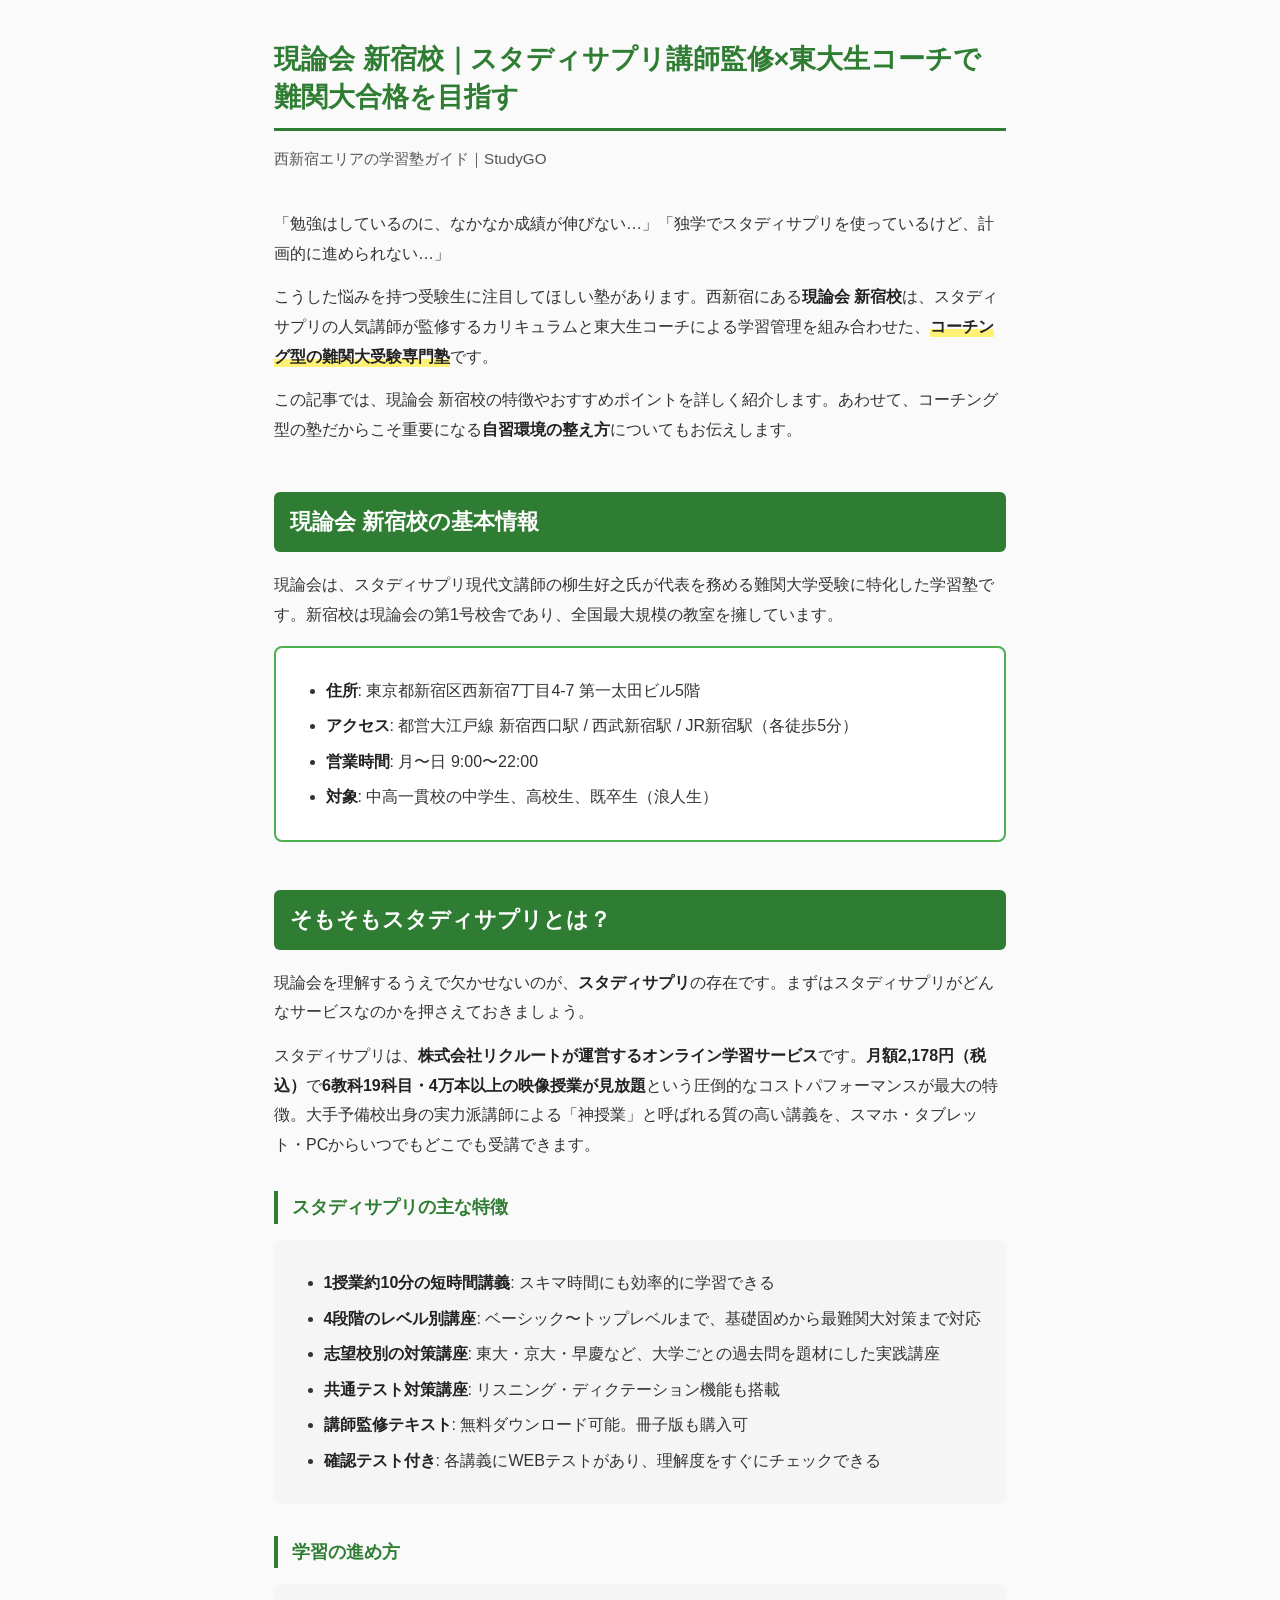
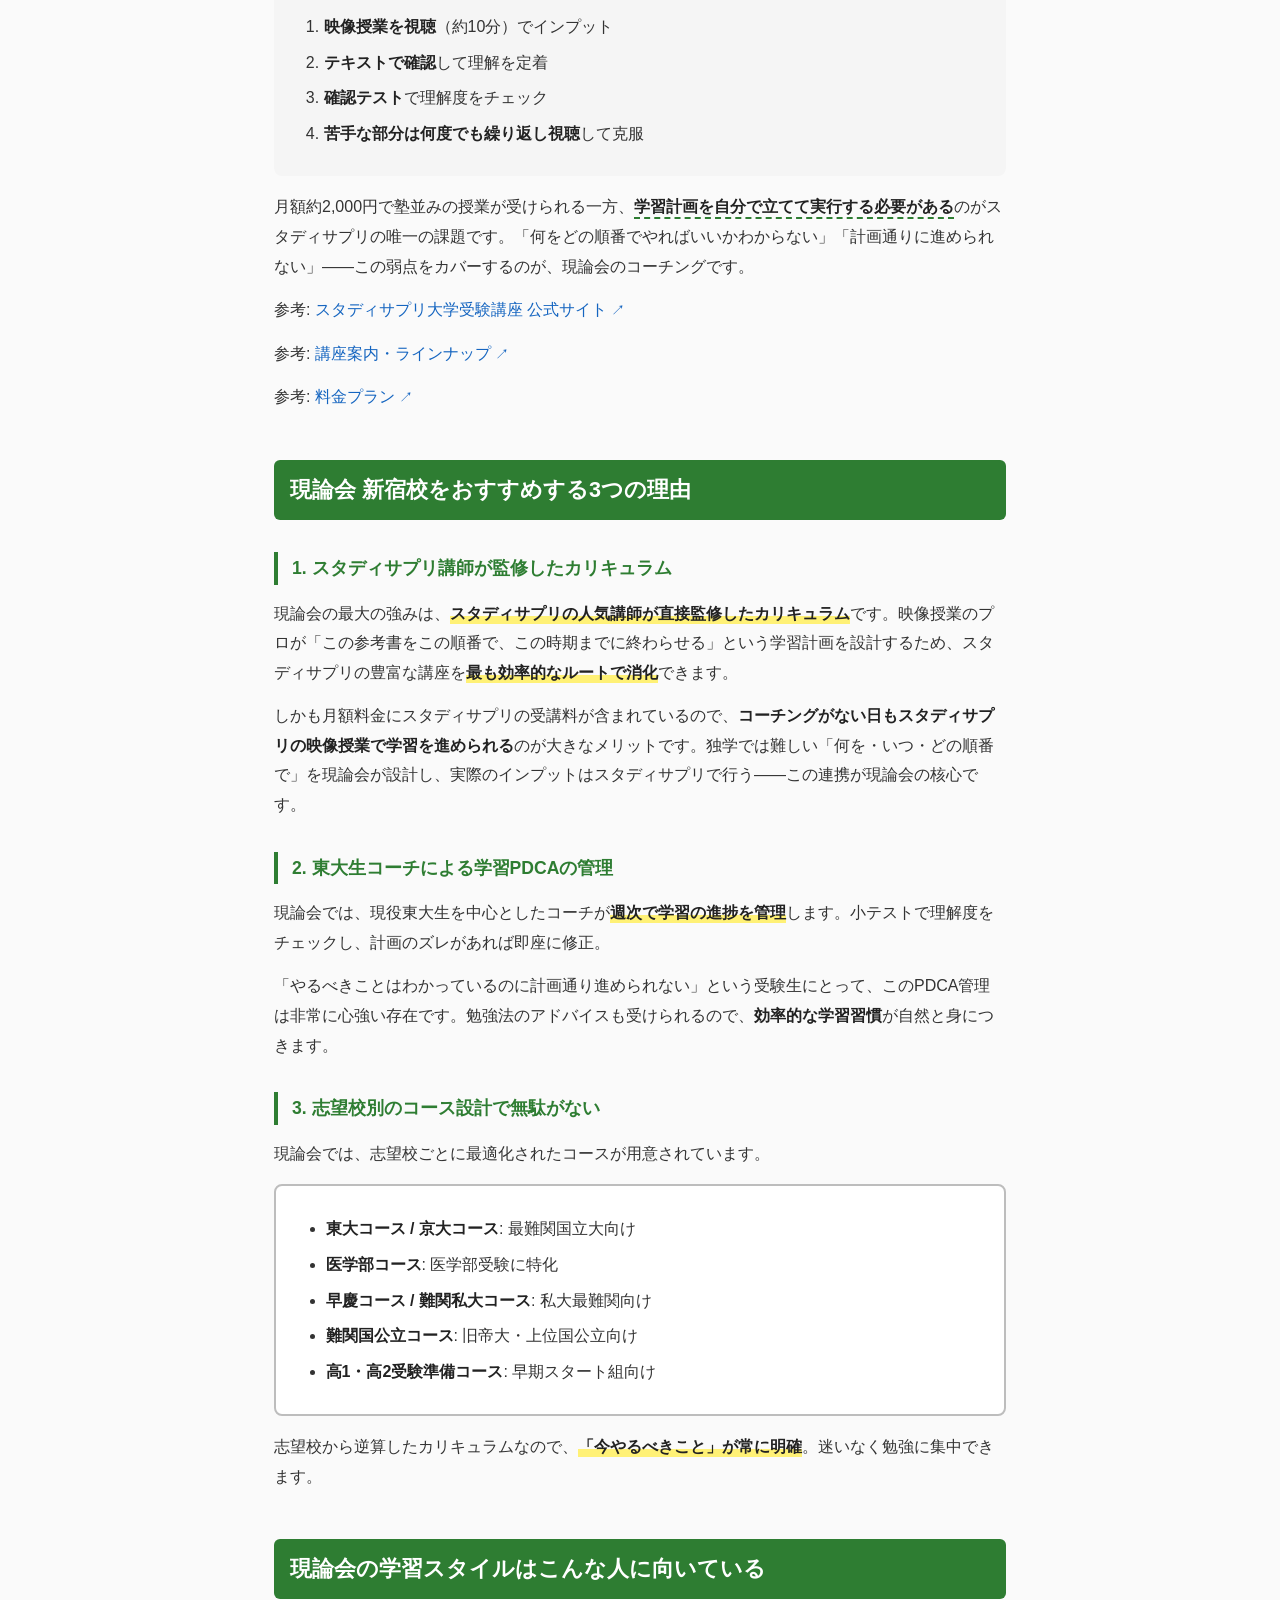
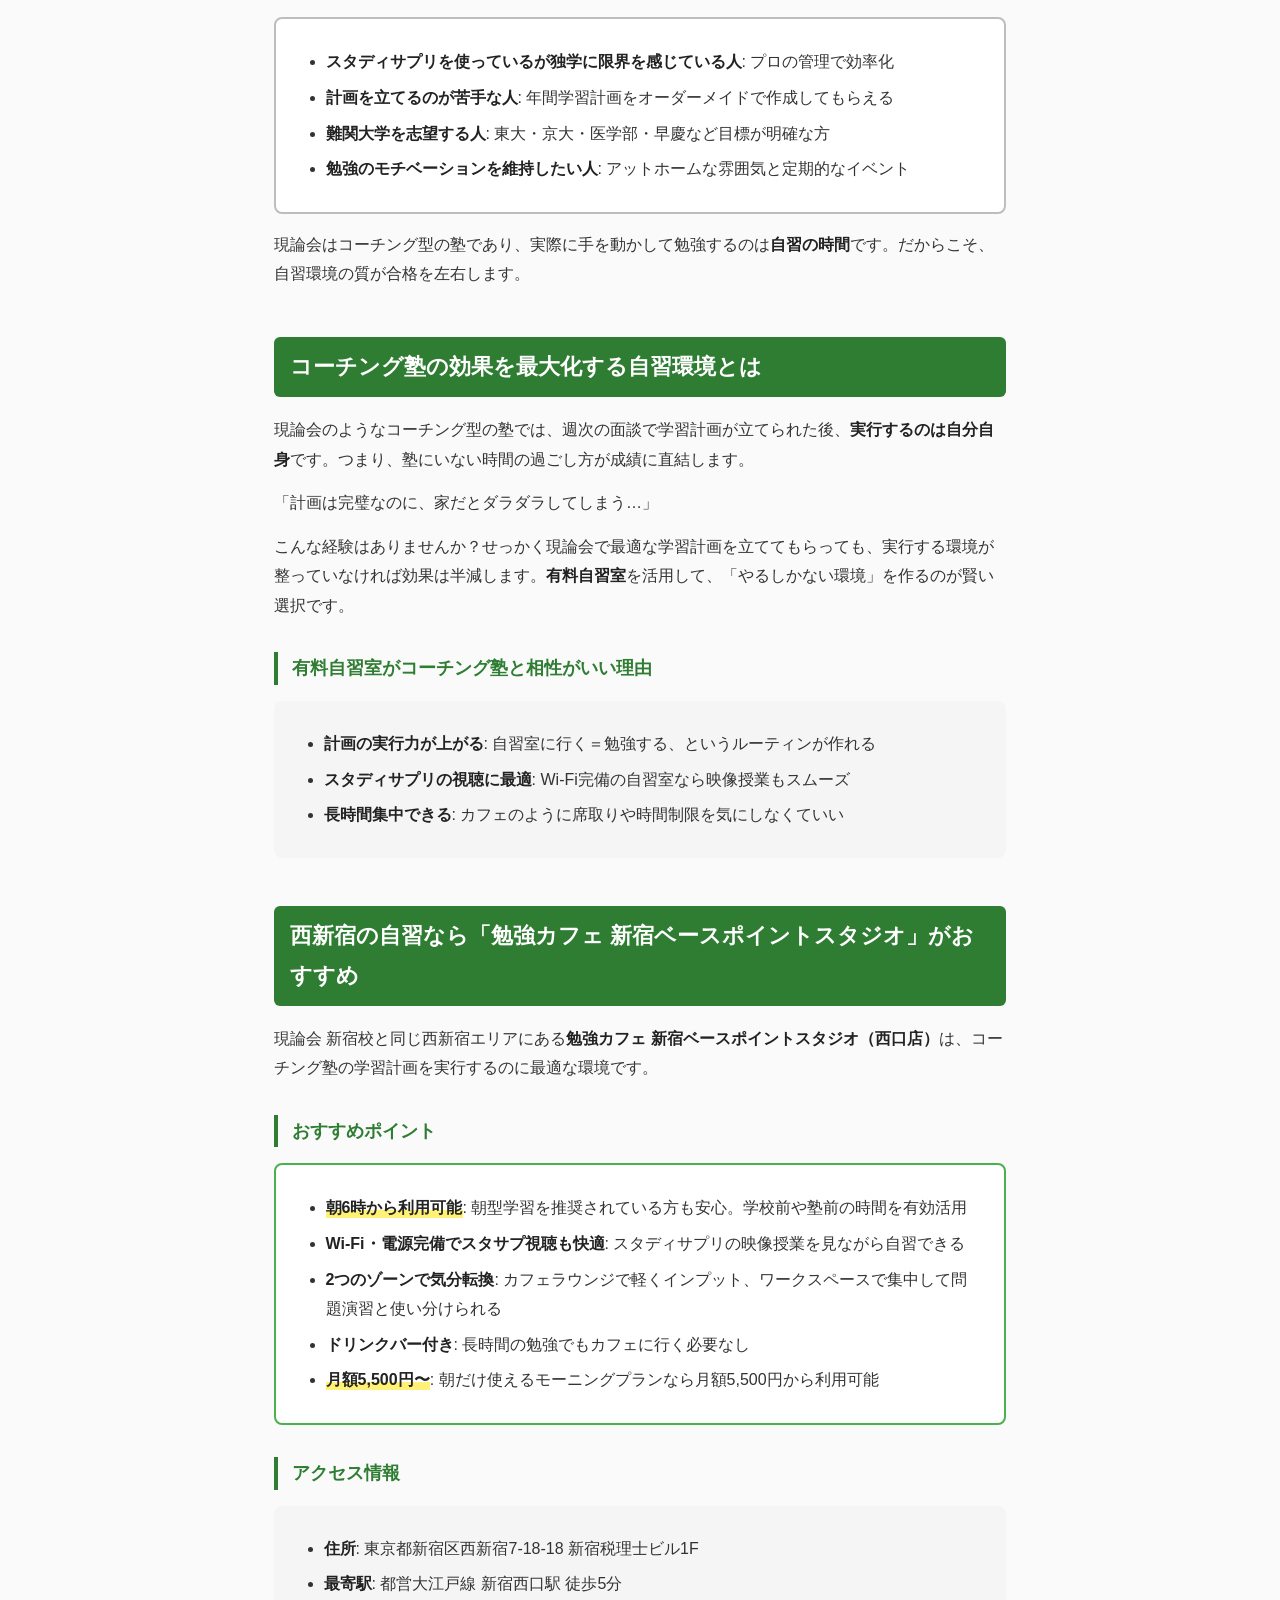
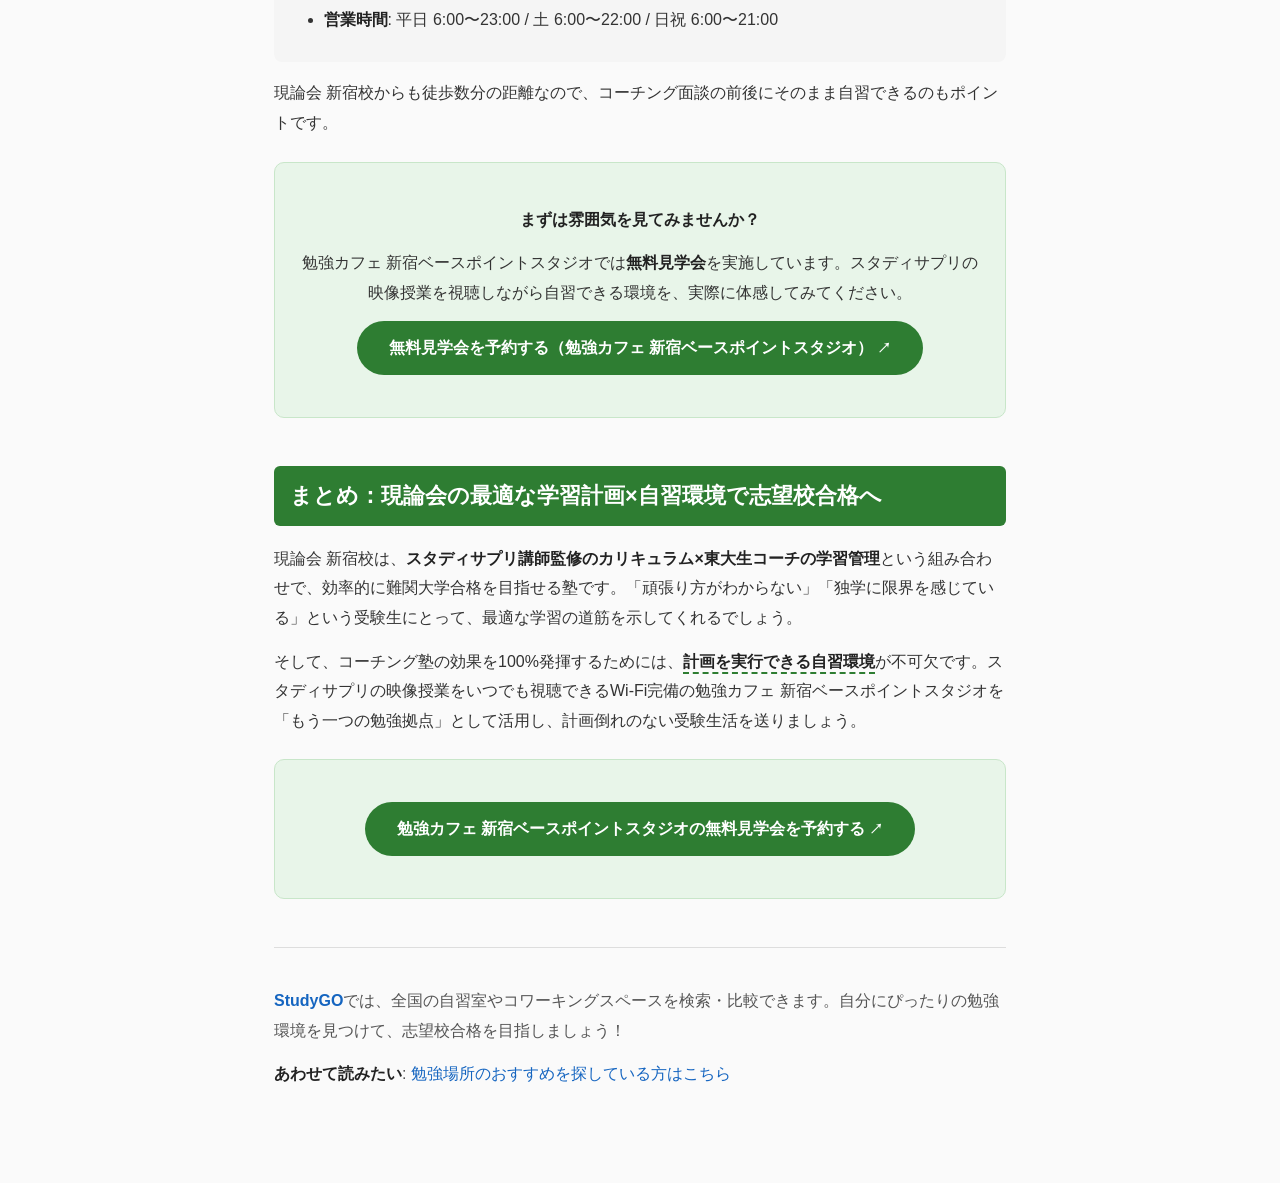
==== index.html @ 53357ada "Add genronkai article preview and index page Co-Authored-By: Claude Opus 4.6 (1M context) <noreply@a" ====
<!DOCTYPE html>
<html lang="ja">
<head>
<meta charset="UTF-8">
<meta name="viewport" content="width=device-width, initial-scale=1.0">
<title>現論会 新宿校｜スタディサプリ講師監修×東大生コーチで難関大合格</title>
<style>
  :root {
    --green: #2e7d32;
    --green-light: #e8f5e9;
    --green-border: #4caf50;
    --gray-bg: #f5f5f5;
    --gray-border: #bdbdbd;
    --text: #333;
    --text-light: #555;
    --marker: linear-gradient(transparent 60%, #fff176 60%);
    --link: #1565c0;
  }
  * { box-sizing: border-box; margin: 0; padding: 0; }
  body {
    font-family: "Hiragino Kaku Gothic ProN", "Noto Sans JP", "Yu Gothic", sans-serif;
    color: var(--text);
    line-height: 1.85;
    max-width: 780px;
    margin: 0 auto;
    padding: 40px 24px 80px;
    background: #fafafa;
  }
  h1 {
    font-size: 1.7rem;
    line-height: 1.4;
    margin-bottom: 12px;
    color: var(--green);
    border-bottom: 3px solid var(--green);
    padding-bottom: 12px;
  }
  .subtitle {
    font-size: 0.95rem;
    color: var(--text-light);
    margin-bottom: 36px;
  }
  h2 {
    font-size: 1.35rem;
    margin: 48px 0 18px;
    padding: 10px 16px;
    background: var(--green);
    color: #fff;
    border-radius: 6px;
  }
  h3 {
    font-size: 1.1rem;
    margin: 32px 0 14px;
    padding-left: 14px;
    border-left: 4px solid var(--green);
    color: var(--green);
  }
  p { margin: 14px 0; font-size: 1rem; }
  a { color: var(--link); text-decoration: none; }
  a:hover { text-decoration: underline; }
  ul, ol { margin: 10px 0; padding-left: 1.6em; }
  li { margin: 6px 0; }
  strong { color: #222; }

  /* WordPress custom classes */
  .line_marker { background: var(--marker); padding: 2px 0; }
  .line_dashed { border-bottom: 2px dashed var(--green); padding-bottom: 2px; }
  .border_green {
    border: 2px solid var(--green-border);
    border-radius: 8px;
    padding: 18px 24px;
    margin: 16px 0;
    background: #fff;
  }
  .border_gray {
    border: 2px solid var(--gray-border);
    border-radius: 8px;
    padding: 18px 24px;
    margin: 16px 0;
    background: #fff;
  }
  .bg_gray {
    background: var(--gray-bg);
    border-radius: 8px;
    padding: 18px 24px;
    margin: 16px 0;
  }
  .bg_green_light {
    background: var(--green-light);
    border-radius: 10px;
    padding: 28px 24px;
    margin: 24px 0;
    border: 1px solid #c8e6c9;
  }
  .alC { text-align: center; }
  .out_link::after { content: " \2197"; font-size: 0.85em; }

  /* CTA button style */
  .bg_green_light a.out_link {
    display: inline-block;
    background: var(--green);
    color: #fff;
    padding: 12px 32px;
    border-radius: 30px;
    font-weight: bold;
    font-size: 1rem;
    transition: background 0.2s;
  }
  .bg_green_light a.out_link:hover {
    background: #1b5e20;
    text-decoration: none;
  }
  .bg_green_light a.out_link::after { content: " \2197"; }

  /* footer */
  .article-footer {
    margin-top: 48px;
    padding-top: 24px;
    border-top: 1px solid #ddd;
    font-size: 0.9rem;
    color: var(--text-light);
  }

  @media (max-width: 600px) {
    body { padding: 20px 16px 60px; }
    h1 { font-size: 1.35rem; }
    h2 { font-size: 1.15rem; }
    .bg_green_light { padding: 20px 16px; }
  }
</style>
</head>
<body>

<h1>現論会 新宿校｜スタディサプリ講師監修×東大生コーチで難関大合格を目指す</h1>
<p class="subtitle">西新宿エリアの学習塾ガイド｜StudyGO</p>

<p>「勉強はしているのに、なかなか成績が伸びない…」「独学でスタディサプリを使っているけど、計画的に進められない…」</p>

<p>こうした悩みを持つ受験生に注目してほしい塾があります。西新宿にある<strong>現論会 新宿校</strong>は、スタディサプリの人気講師が監修するカリキュラムと東大生コーチによる学習管理を組み合わせた、<strong><span class="line_marker">コーチング型の難関大受験専門塾</span></strong>です。</p>

<p>この記事では、現論会 新宿校の特徴やおすすめポイントを詳しく紹介します。あわせて、コーチング型の塾だからこそ重要になる<strong>自習環境の整え方</strong>についてもお伝えします。</p>

<h2>現論会 新宿校の基本情報</h2>

<p>現論会は、スタディサプリ現代文講師の柳生好之氏が代表を務める難関大学受験に特化した学習塾です。新宿校は現論会の第1号校舎であり、全国最大規模の教室を擁しています。</p>

<div class="border_green">
<ul>
<li><strong>住所</strong>: 東京都新宿区西新宿7丁目4-7 第一太田ビル5階</li>
<li><strong>アクセス</strong>: 都営大江戸線 新宿西口駅 / 西武新宿駅 / JR新宿駅（各徒歩5分）</li>
<li><strong>営業時間</strong>: 月〜日 9:00〜22:00</li>
<li><strong>対象</strong>: 中高一貫校の中学生、高校生、既卒生（浪人生）</li>
</ul>
</div>

<h2>そもそもスタディサプリとは？</h2>

<p>現論会を理解するうえで欠かせないのが、<strong>スタディサプリ</strong>の存在です。まずはスタディサプリがどんなサービスなのかを押さえておきましょう。</p>

<p>スタディサプリは、<strong>株式会社リクルートが運営するオンライン学習サービス</strong>です。<strong>月額2,178円（税込）</strong>で<strong>6教科19科目・4万本以上の映像授業が見放題</strong>という圧倒的なコストパフォーマンスが最大の特徴。大手予備校出身の実力派講師による「神授業」と呼ばれる質の高い講義を、スマホ・タブレット・PCからいつでもどこでも受講できます。</p>

<h3>スタディサプリの主な特徴</h3>

<div class="bg_gray">
<ul>
<li><strong>1授業約10分の短時間講義</strong>: スキマ時間にも効率的に学習できる</li>
<li><strong>4段階のレベル別講座</strong>: ベーシック〜トップレベルまで、基礎固めから最難関大対策まで対応</li>
<li><strong>志望校別の対策講座</strong>: 東大・京大・早慶など、大学ごとの過去問を題材にした実践講座</li>
<li><strong>共通テスト対策講座</strong>: リスニング・ディクテーション機能も搭載</li>
<li><strong>講師監修テキスト</strong>: 無料ダウンロード可能。冊子版も購入可</li>
<li><strong>確認テスト付き</strong>: 各講義にWEBテストがあり、理解度をすぐにチェックできる</li>
</ul>
</div>

<h3>学習の進め方</h3>

<div class="bg_gray">
<ol>
<li><strong>映像授業を視聴</strong>（約10分）でインプット</li>
<li><strong>テキストで確認</strong>して理解を定着</li>
<li><strong>確認テスト</strong>で理解度をチェック</li>
<li><strong>苦手な部分は何度でも繰り返し視聴</strong>して克服</li>
</ol>
</div>

<p>月額約2,000円で塾並みの授業が受けられる一方、<strong><span class="line_dashed">学習計画を自分で立てて実行する必要がある</span></strong>のがスタディサプリの唯一の課題です。「何をどの順番でやればいいかわからない」「計画通りに進められない」——この弱点をカバーするのが、現論会のコーチングです。</p>

<p>参考: <a class="out_link" href="https://studysapuri.jp/course/entrance-exam/" target="_blank" rel="noopener">スタディサプリ大学受験講座 公式サイト</a></p>
<p>参考: <a class="out_link" href="https://studysapuri.jp/course/entrance-exam/lineup/" target="_blank" rel="noopener">講座案内・ラインナップ</a></p>
<p>参考: <a class="out_link" href="https://studysapuri.jp/course/entrance-exam/pricing/" target="_blank" rel="noopener">料金プラン</a></p>

<h2>現論会 新宿校をおすすめする3つの理由</h2>

<h3>1. スタディサプリ講師が監修したカリキュラム</h3>

<p>現論会の最大の強みは、<strong><span class="line_marker">スタディサプリの人気講師が直接監修したカリキュラム</span></strong>です。映像授業のプロが「この参考書をこの順番で、この時期までに終わらせる」という学習計画を設計するため、スタディサプリの豊富な講座を<strong><span class="line_marker">最も効率的なルートで消化</span></strong>できます。</p>

<p>しかも月額料金にスタディサプリの受講料が含まれているので、<strong>コーチングがない日もスタディサプリの映像授業で学習を進められる</strong>のが大きなメリットです。独学では難しい「何を・いつ・どの順番で」を現論会が設計し、実際のインプットはスタディサプリで行う——この連携が現論会の核心です。</p>

<h3>2. 東大生コーチによる学習PDCAの管理</h3>

<p>現論会では、現役東大生を中心としたコーチが<strong><span class="line_marker">週次で学習の進捗を管理</span></strong>します。小テストで理解度をチェックし、計画のズレがあれば即座に修正。</p>

<p>「やるべきことはわかっているのに計画通り進められない」という受験生にとって、このPDCA管理は非常に心強い存在です。勉強法のアドバイスも受けられるので、<strong>効率的な学習習慣</strong>が自然と身につきます。</p>

<h3>3. 志望校別のコース設計で無駄がない</h3>

<p>現論会では、志望校ごとに最適化されたコースが用意されています。</p>

<div class="border_gray">
<ul>
<li><strong>東大コース / 京大コース</strong>: 最難関国立大向け</li>
<li><strong>医学部コース</strong>: 医学部受験に特化</li>
<li><strong>早慶コース / 難関私大コース</strong>: 私大最難関向け</li>
<li><strong>難関国公立コース</strong>: 旧帝大・上位国公立向け</li>
<li><strong>高1・高2受験準備コース</strong>: 早期スタート組向け</li>
</ul>
</div>

<p>志望校から逆算したカリキュラムなので、<strong><span class="line_marker">「今やるべきこと」が常に明確</span></strong>。迷いなく勉強に集中できます。</p>

<h2>現論会の学習スタイルはこんな人に向いている</h2>

<div class="border_gray">
<ul>
<li><strong>スタディサプリを使っているが独学に限界を感じている人</strong>: プロの管理で効率化</li>
<li><strong>計画を立てるのが苦手な人</strong>: 年間学習計画をオーダーメイドで作成してもらえる</li>
<li><strong>難関大学を志望する人</strong>: 東大・京大・医学部・早慶など目標が明確な方</li>
<li><strong>勉強のモチベーションを維持したい人</strong>: アットホームな雰囲気と定期的なイベント</li>
</ul>
</div>

<p>現論会はコーチング型の塾であり、実際に手を動かして勉強するのは<strong>自習の時間</strong>です。だからこそ、自習環境の質が合格を左右します。</p>

<h2>コーチング塾の効果を最大化する自習環境とは</h2>

<p>現論会のようなコーチング型の塾では、週次の面談で学習計画が立てられた後、<strong>実行するのは自分自身</strong>です。つまり、塾にいない時間の過ごし方が成績に直結します。</p>

<p>「計画は完璧なのに、家だとダラダラしてしまう…」</p>

<p>こんな経験はありませんか？せっかく現論会で最適な学習計画を立ててもらっても、実行する環境が整っていなければ効果は半減します。<strong>有料自習室</strong>を活用して、「やるしかない環境」を作るのが賢い選択です。</p>

<h3>有料自習室がコーチング塾と相性がいい理由</h3>

<div class="bg_gray">
<ul>
<li><strong>計画の実行力が上がる</strong>: 自習室に行く＝勉強する、というルーティンが作れる</li>
<li><strong>スタディサプリの視聴に最適</strong>: Wi-Fi完備の自習室なら映像授業もスムーズ</li>
<li><strong>長時間集中できる</strong>: カフェのように席取りや時間制限を気にしなくていい</li>
</ul>
</div>

<h2>西新宿の自習なら「勉強カフェ 新宿ベースポイントスタジオ」がおすすめ</h2>

<p>現論会 新宿校と同じ西新宿エリアにある<strong>勉強カフェ 新宿ベースポイントスタジオ（西口店）</strong>は、コーチング塾の学習計画を実行するのに最適な環境です。</p>

<h3>おすすめポイント</h3>

<div class="border_green">
<ul>
<li><strong><span class="line_marker">朝6時から利用可能</span></strong>: 朝型学習を推奨されている方も安心。学校前や塾前の時間を有効活用</li>
<li><strong>Wi-Fi・電源完備でスタサプ視聴も快適</strong>: スタディサプリの映像授業を見ながら自習できる</li>
<li><strong>2つのゾーンで気分転換</strong>: カフェラウンジで軽くインプット、ワークスペースで集中して問題演習と使い分けられる</li>
<li><strong>ドリンクバー付き</strong>: 長時間の勉強でもカフェに行く必要なし</li>
<li><strong><span class="line_marker">月額5,500円〜</span></strong>: 朝だけ使えるモーニングプランなら月額5,500円から利用可能</li>
</ul>
</div>

<h3>アクセス情報</h3>

<div class="bg_gray">
<ul>
<li><strong>住所</strong>: 東京都新宿区西新宿7-18-18 新宿税理士ビル1F</li>
<li><strong>最寄駅</strong>: 都営大江戸線 新宿西口駅 徒歩5分</li>
<li><strong>営業時間</strong>: 平日 6:00〜23:00 / 土 6:00〜22:00 / 日祝 6:00〜21:00</li>
</ul>
</div>

<p>現論会 新宿校からも徒歩数分の距離なので、コーチング面談の前後にそのまま自習できるのもポイントです。</p>

<div class="bg_green_light">
<div class="alC">
<p><strong>まずは雰囲気を見てみませんか？</strong></p>
<p>勉強カフェ 新宿ベースポイントスタジオでは<strong>無料見学会</strong>を実施しています。スタディサプリの映像授業を視聴しながら自習できる環境を、実際に体感してみてください。</p>
<p><a class="out_link" href="https://www.bpstudio.jp/reserve" target="_blank" rel="noopener">無料見学会を予約する（勉強カフェ 新宿ベースポイントスタジオ）</a></p>
</div>
</div>

<h2>まとめ：現論会の最適な学習計画×自習環境で志望校合格へ</h2>

<p>現論会 新宿校は、<strong>スタディサプリ講師監修のカリキュラム×東大生コーチの学習管理</strong>という組み合わせで、効率的に難関大学合格を目指せる塾です。「頑張り方がわからない」「独学に限界を感じている」という受験生にとって、最適な学習の道筋を示してくれるでしょう。</p>

<p>そして、コーチング塾の効果を100%発揮するためには、<strong><span class="line_dashed">計画を実行できる自習環境</span></strong>が不可欠です。スタディサプリの映像授業をいつでも視聴できるWi-Fi完備の勉強カフェ 新宿ベースポイントスタジオを「もう一つの勉強拠点」として活用し、計画倒れのない受験生活を送りましょう。</p>

<div class="bg_green_light">
<div class="alC">
<p><a class="out_link" href="https://www.bpstudio.jp/reserve" target="_blank" rel="noopener">勉強カフェ 新宿ベースポイントスタジオの無料見学会を予約する</a></p>
</div>
</div>

<div class="article-footer">
<p><strong><a href="https://studygo.jp/">StudyGO</a></strong>では、全国の自習室やコワーキングスペースを検索・比較できます。自分にぴったりの勉強環境を見つけて、志望校合格を目指しましょう！</p>
<p style="margin-top:8px;"><strong>あわせて読みたい</strong>: <a href="https://studygo.jp/magazine/method/970">勉強場所のおすすめを探している方はこちら</a></p>
</div>

</body>
</html>
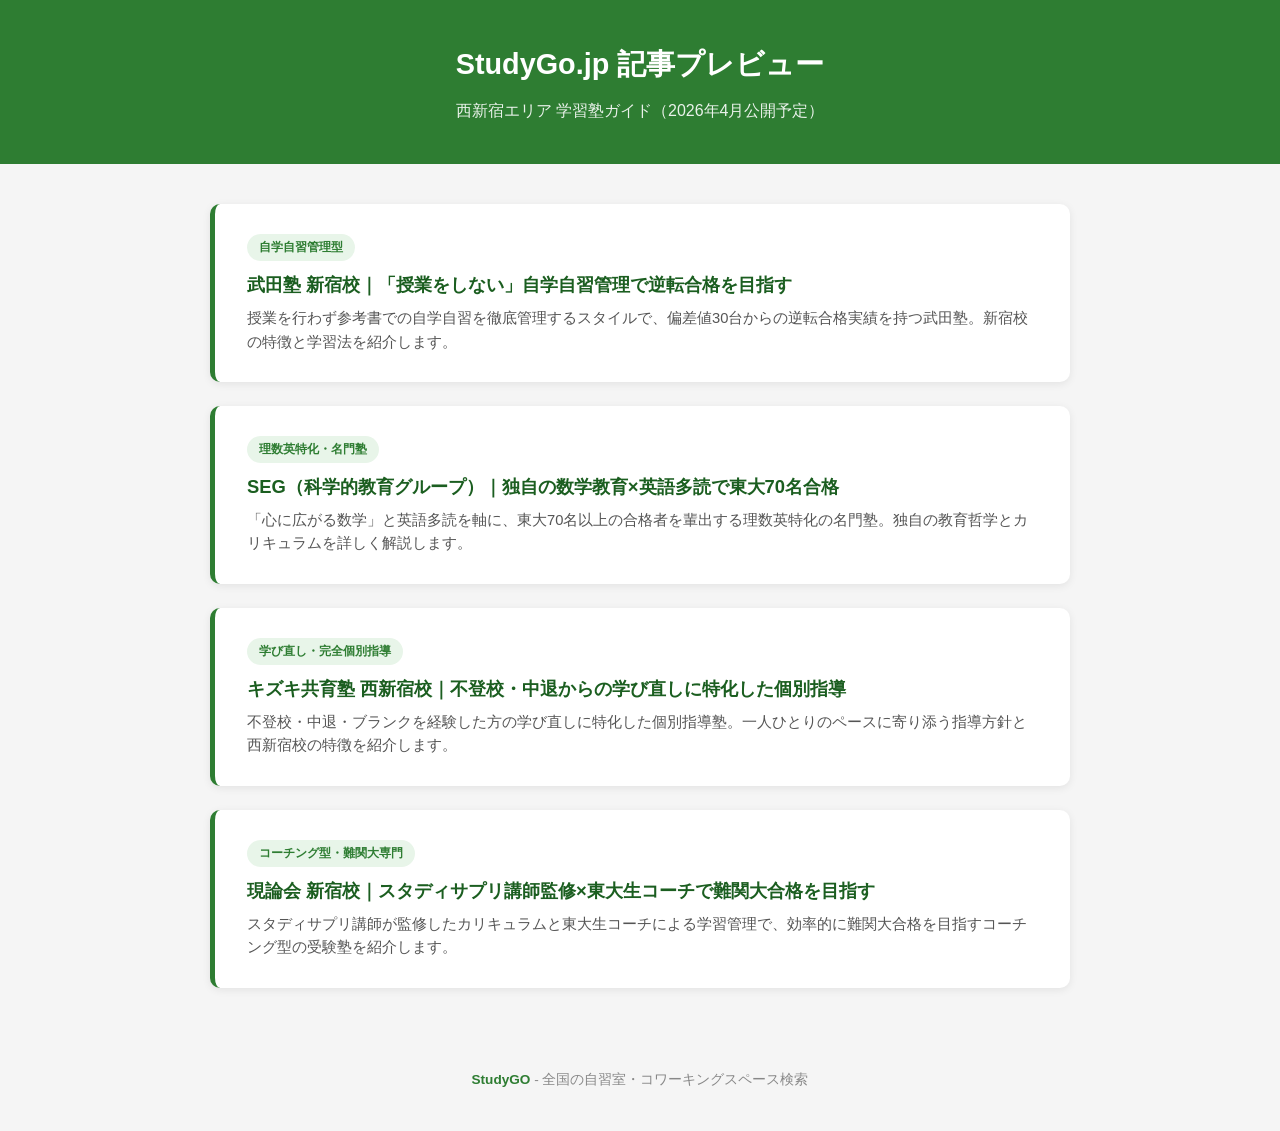
==== commit bfc29db4: "Add all 4 article previews with shared CSS and index page - 武田塾、SEG、キズキ共育塾、現論会の4記事 - 共通style.cssに分離 " ====
--- a/index.html
+++ b/index.html
@@ -3,304 +3,134 @@
 <head>
 <meta charset="UTF-8">
 <meta name="viewport" content="width=device-width, initial-scale=1.0">
-<title>現論会 新宿校｜スタディサプリ講師監修×東大生コーチで難関大合格</title>
+<title>StudyGo.jp 記事プレビュー｜西新宿エリア学習塾ガイド</title>
 <style>
-  :root {
-    --green: #2e7d32;
-    --green-light: #e8f5e9;
-    --green-border: #4caf50;
-    --gray-bg: #f5f5f5;
-    --gray-border: #bdbdbd;
-    --text: #333;
-    --text-light: #555;
-    --marker: linear-gradient(transparent 60%, #fff176 60%);
-    --link: #1565c0;
-  }
-  * { box-sizing: border-box; margin: 0; padding: 0; }
-  body {
-    font-family: "Hiragino Kaku Gothic ProN", "Noto Sans JP", "Yu Gothic", sans-serif;
-    color: var(--text);
-    line-height: 1.85;
-    max-width: 780px;
-    margin: 0 auto;
-    padding: 40px 24px 80px;
-    background: #fafafa;
-  }
-  h1 {
-    font-size: 1.7rem;
-    line-height: 1.4;
-    margin-bottom: 12px;
-    color: var(--green);
-    border-bottom: 3px solid var(--green);
-    padding-bottom: 12px;
-  }
-  .subtitle {
-    font-size: 0.95rem;
-    color: var(--text-light);
-    margin-bottom: 36px;
-  }
-  h2 {
-    font-size: 1.35rem;
-    margin: 48px 0 18px;
-    padding: 10px 16px;
-    background: var(--green);
-    color: #fff;
-    border-radius: 6px;
-  }
-  h3 {
-    font-size: 1.1rem;
-    margin: 32px 0 14px;
-    padding-left: 14px;
-    border-left: 4px solid var(--green);
-    color: var(--green);
-  }
-  p { margin: 14px 0; font-size: 1rem; }
-  a { color: var(--link); text-decoration: none; }
-  a:hover { text-decoration: underline; }
-  ul, ol { margin: 10px 0; padding-left: 1.6em; }
-  li { margin: 6px 0; }
-  strong { color: #222; }
-
-  /* WordPress custom classes */
-  .line_marker { background: var(--marker); padding: 2px 0; }
-  .line_dashed { border-bottom: 2px dashed var(--green); padding-bottom: 2px; }
-  .border_green {
-    border: 2px solid var(--green-border);
-    border-radius: 8px;
-    padding: 18px 24px;
-    margin: 16px 0;
-    background: #fff;
-  }
-  .border_gray {
-    border: 2px solid var(--gray-border);
-    border-radius: 8px;
-    padding: 18px 24px;
-    margin: 16px 0;
-    background: #fff;
-  }
-  .bg_gray {
-    background: var(--gray-bg);
-    border-radius: 8px;
-    padding: 18px 24px;
-    margin: 16px 0;
-  }
-  .bg_green_light {
-    background: var(--green-light);
-    border-radius: 10px;
-    padding: 28px 24px;
-    margin: 24px 0;
-    border: 1px solid #c8e6c9;
-  }
-  .alC { text-align: center; }
-  .out_link::after { content: " \2197"; font-size: 0.85em; }
-
-  /* CTA button style */
-  .bg_green_light a.out_link {
-    display: inline-block;
-    background: var(--green);
-    color: #fff;
-    padding: 12px 32px;
-    border-radius: 30px;
-    font-weight: bold;
-    font-size: 1rem;
-    transition: background 0.2s;
-  }
-  .bg_green_light a.out_link:hover {
-    background: #1b5e20;
-    text-decoration: none;
-  }
-  .bg_green_light a.out_link::after { content: " \2197"; }
-
-  /* footer */
-  .article-footer {
-    margin-top: 48px;
-    padding-top: 24px;
-    border-top: 1px solid #ddd;
-    font-size: 0.9rem;
-    color: var(--text-light);
-  }
-
-  @media (max-width: 600px) {
-    body { padding: 20px 16px 60px; }
-    h1 { font-size: 1.35rem; }
-    h2 { font-size: 1.15rem; }
-    .bg_green_light { padding: 20px 16px; }
-  }
+* { margin: 0; padding: 0; box-sizing: border-box; }
+body {
+  font-family: -apple-system, BlinkMacSystemFont, "Hiragino Kaku Gothic ProN", "Hiragino Sans", Meiryo, sans-serif;
+  background: #f5f5f5;
+  color: #333;
+  line-height: 1.7;
+}
+.header {
+  background: #2e7d32;
+  color: #fff;
+  padding: 40px 20px;
+  text-align: center;
+}
+.header h1 {
+  font-size: 1.8rem;
+  margin-bottom: 8px;
+  font-weight: 700;
+}
+.header .subtitle {
+  font-size: 1rem;
+  opacity: 0.9;
+  font-weight: 400;
+}
+.cards {
+  max-width: 900px;
+  margin: 40px auto;
+  padding: 0 20px;
+  display: grid;
+  gap: 24px;
+}
+.card {
+  background: #fff;
+  border-radius: 10px;
+  box-shadow: 0 2px 8px rgba(0,0,0,0.08);
+  padding: 28px 32px;
+  text-decoration: none;
+  color: inherit;
+  display: block;
+  transition: transform 0.2s ease, box-shadow 0.2s ease;
+  border-left: 5px solid #2e7d32;
+}
+.card:hover {
+  transform: translateY(-4px);
+  box-shadow: 0 6px 20px rgba(0,0,0,0.14);
+}
+.card .tag {
+  display: inline-block;
+  background: #e8f5e9;
+  color: #2e7d32;
+  font-size: 0.78rem;
+  font-weight: 600;
+  padding: 3px 12px;
+  border-radius: 20px;
+  margin-bottom: 10px;
+}
+.card .card-title {
+  font-size: 1.15rem;
+  font-weight: 700;
+  color: #1b5e20;
+  margin-bottom: 8px;
+  line-height: 1.5;
+}
+.card .card-desc {
+  font-size: 0.92rem;
+  color: #555;
+  line-height: 1.6;
+}
+.footer {
+  text-align: center;
+  padding: 40px 20px;
+  color: #888;
+  font-size: 0.85rem;
+}
+.footer a {
+  color: #2e7d32;
+  text-decoration: none;
+  font-weight: 600;
+}
+.footer a:hover {
+  text-decoration: underline;
+}
+@media (max-width: 600px) {
+  .header h1 { font-size: 1.35rem; }
+  .card { padding: 20px 18px; }
+  .card .card-title { font-size: 1.05rem; }
+}
 </style>
 </head>
 <body>
 
-<h1>現論会 新宿校｜スタディサプリ講師監修×東大生コーチで難関大合格を目指す</h1>
-<p class="subtitle">西新宿エリアの学習塾ガイド｜StudyGO</p>
-
-<p>「勉強はしているのに、なかなか成績が伸びない…」「独学でスタディサプリを使っているけど、計画的に進められない…」</p>
-
-<p>こうした悩みを持つ受験生に注目してほしい塾があります。西新宿にある<strong>現論会 新宿校</strong>は、スタディサプリの人気講師が監修するカリキュラムと東大生コーチによる学習管理を組み合わせた、<strong><span class="line_marker">コーチング型の難関大受験専門塾</span></strong>です。</p>
-
-<p>この記事では、現論会 新宿校の特徴やおすすめポイントを詳しく紹介します。あわせて、コーチング型の塾だからこそ重要になる<strong>自習環境の整え方</strong>についてもお伝えします。</p>
-
-<h2>現論会 新宿校の基本情報</h2>
-
-<p>現論会は、スタディサプリ現代文講師の柳生好之氏が代表を務める難関大学受験に特化した学習塾です。新宿校は現論会の第1号校舎であり、全国最大規模の教室を擁しています。</p>
-
-<div class="border_green">
-<ul>
-<li><strong>住所</strong>: 東京都新宿区西新宿7丁目4-7 第一太田ビル5階</li>
-<li><strong>アクセス</strong>: 都営大江戸線 新宿西口駅 / 西武新宿駅 / JR新宿駅（各徒歩5分）</li>
-<li><strong>営業時間</strong>: 月〜日 9:00〜22:00</li>
-<li><strong>対象</strong>: 中高一貫校の中学生、高校生、既卒生（浪人生）</li>
-</ul>
+<div class="header">
+  <h1>StudyGo.jp 記事プレビュー</h1>
+  <p class="subtitle">西新宿エリア 学習塾ガイド（2026年4月公開予定）</p>
 </div>
 
-<h2>そもそもスタディサプリとは？</h2>
+<div class="cards">
 
-<p>現論会を理解するうえで欠かせないのが、<strong>スタディサプリ</strong>の存在です。まずはスタディサプリがどんなサービスなのかを押さえておきましょう。</p>
+  <a class="card" href="method-nishishinjuku-takeda/">
+    <span class="tag">自学自習管理型</span>
+    <div class="card-title">武田塾 新宿校｜「授業をしない」自学自習管理で逆転合格を目指す</div>
+    <div class="card-desc">授業を行わず参考書での自学自習を徹底管理するスタイルで、偏差値30台からの逆転合格実績を持つ武田塾。新宿校の特徴と学習法を紹介します。</div>
+  </a>
 
-<p>スタディサプリは、<strong>株式会社リクルートが運営するオンライン学習サービス</strong>です。<strong>月額2,178円（税込）</strong>で<strong>6教科19科目・4万本以上の映像授業が見放題</strong>という圧倒的なコストパフォーマンスが最大の特徴。大手予備校出身の実力派講師による「神授業」と呼ばれる質の高い講義を、スマホ・タブレット・PCからいつでもどこでも受講できます。</p>
+  <a class="card" href="method-nishishinjuku-seg/">
+    <span class="tag">理数英特化・名門塾</span>
+    <div class="card-title">SEG（科学的教育グループ）｜独自の数学教育×英語多読で東大70名合格</div>
+    <div class="card-desc">「心に広がる数学」と英語多読を軸に、東大70名以上の合格者を輩出する理数英特化の名門塾。独自の教育哲学とカリキュラムを詳しく解説します。</div>
+  </a>
 
-<h3>スタディサプリの主な特徴</h3>
+  <a class="card" href="method-nishishinjuku-kizuki/">
+    <span class="tag">学び直し・完全個別指導</span>
+    <div class="card-title">キズキ共育塾 西新宿校｜不登校・中退からの学び直しに特化した個別指導</div>
+    <div class="card-desc">不登校・中退・ブランクを経験した方の学び直しに特化した個別指導塾。一人ひとりのペースに寄り添う指導方針と西新宿校の特徴を紹介します。</div>
+  </a>
 
-<div class="bg_gray">
-<ul>
-<li><strong>1授業約10分の短時間講義</strong>: スキマ時間にも効率的に学習できる</li>
-<li><strong>4段階のレベル別講座</strong>: ベーシック〜トップレベルまで、基礎固めから最難関大対策まで対応</li>
-<li><strong>志望校別の対策講座</strong>: 東大・京大・早慶など、大学ごとの過去問を題材にした実践講座</li>
-<li><strong>共通テスト対策講座</strong>: リスニング・ディクテーション機能も搭載</li>
-<li><strong>講師監修テキスト</strong>: 無料ダウンロード可能。冊子版も購入可</li>
-<li><strong>確認テスト付き</strong>: 各講義にWEBテストがあり、理解度をすぐにチェックできる</li>
-</ul>
+  <a class="card" href="method-nishishinjuku-genronkai/">
+    <span class="tag">コーチング型・難関大専門</span>
+    <div class="card-title">現論会 新宿校｜スタディサプリ講師監修×東大生コーチで難関大合格を目指す</div>
+    <div class="card-desc">スタディサプリ講師が監修したカリキュラムと東大生コーチによる学習管理で、効率的に難関大合格を目指すコーチング型の受験塾を紹介します。</div>
+  </a>
+
 </div>
 
-<h3>学習の進め方</h3>
-
-<div class="bg_gray">
-<ol>
-<li><strong>映像授業を視聴</strong>（約10分）でインプット</li>
-<li><strong>テキストで確認</strong>して理解を定着</li>
-<li><strong>確認テスト</strong>で理解度をチェック</li>
-<li><strong>苦手な部分は何度でも繰り返し視聴</strong>して克服</li>
-</ol>
-</div>
-
-<p>月額約2,000円で塾並みの授業が受けられる一方、<strong><span class="line_dashed">学習計画を自分で立てて実行する必要がある</span></strong>のがスタディサプリの唯一の課題です。「何をどの順番でやればいいかわからない」「計画通りに進められない」——この弱点をカバーするのが、現論会のコーチングです。</p>
-
-<p>参考: <a class="out_link" href="https://studysapuri.jp/course/entrance-exam/" target="_blank" rel="noopener">スタディサプリ大学受験講座 公式サイト</a></p>
-<p>参考: <a class="out_link" href="https://studysapuri.jp/course/entrance-exam/lineup/" target="_blank" rel="noopener">講座案内・ラインナップ</a></p>
-<p>参考: <a class="out_link" href="https://studysapuri.jp/course/entrance-exam/pricing/" target="_blank" rel="noopener">料金プラン</a></p>
-
-<h2>現論会 新宿校をおすすめする3つの理由</h2>
-
-<h3>1. スタディサプリ講師が監修したカリキュラム</h3>
-
-<p>現論会の最大の強みは、<strong><span class="line_marker">スタディサプリの人気講師が直接監修したカリキュラム</span></strong>です。映像授業のプロが「この参考書をこの順番で、この時期までに終わらせる」という学習計画を設計するため、スタディサプリの豊富な講座を<strong><span class="line_marker">最も効率的なルートで消化</span></strong>できます。</p>
-
-<p>しかも月額料金にスタディサプリの受講料が含まれているので、<strong>コーチングがない日もスタディサプリの映像授業で学習を進められる</strong>のが大きなメリットです。独学では難しい「何を・いつ・どの順番で」を現論会が設計し、実際のインプットはスタディサプリで行う——この連携が現論会の核心です。</p>
-
-<h3>2. 東大生コーチによる学習PDCAの管理</h3>
-
-<p>現論会では、現役東大生を中心としたコーチが<strong><span class="line_marker">週次で学習の進捗を管理</span></strong>します。小テストで理解度をチェックし、計画のズレがあれば即座に修正。</p>
-
-<p>「やるべきことはわかっているのに計画通り進められない」という受験生にとって、このPDCA管理は非常に心強い存在です。勉強法のアドバイスも受けられるので、<strong>効率的な学習習慣</strong>が自然と身につきます。</p>
-
-<h3>3. 志望校別のコース設計で無駄がない</h3>
-
-<p>現論会では、志望校ごとに最適化されたコースが用意されています。</p>
-
-<div class="border_gray">
-<ul>
-<li><strong>東大コース / 京大コース</strong>: 最難関国立大向け</li>
-<li><strong>医学部コース</strong>: 医学部受験に特化</li>
-<li><strong>早慶コース / 難関私大コース</strong>: 私大最難関向け</li>
-<li><strong>難関国公立コース</strong>: 旧帝大・上位国公立向け</li>
-<li><strong>高1・高2受験準備コース</strong>: 早期スタート組向け</li>
-</ul>
-</div>
-
-<p>志望校から逆算したカリキュラムなので、<strong><span class="line_marker">「今やるべきこと」が常に明確</span></strong>。迷いなく勉強に集中できます。</p>
-
-<h2>現論会の学習スタイルはこんな人に向いている</h2>
-
-<div class="border_gray">
-<ul>
-<li><strong>スタディサプリを使っているが独学に限界を感じている人</strong>: プロの管理で効率化</li>
-<li><strong>計画を立てるのが苦手な人</strong>: 年間学習計画をオーダーメイドで作成してもらえる</li>
-<li><strong>難関大学を志望する人</strong>: 東大・京大・医学部・早慶など目標が明確な方</li>
-<li><strong>勉強のモチベーションを維持したい人</strong>: アットホームな雰囲気と定期的なイベント</li>
-</ul>
-</div>
-
-<p>現論会はコーチング型の塾であり、実際に手を動かして勉強するのは<strong>自習の時間</strong>です。だからこそ、自習環境の質が合格を左右します。</p>
-
-<h2>コーチング塾の効果を最大化する自習環境とは</h2>
-
-<p>現論会のようなコーチング型の塾では、週次の面談で学習計画が立てられた後、<strong>実行するのは自分自身</strong>です。つまり、塾にいない時間の過ごし方が成績に直結します。</p>
-
-<p>「計画は完璧なのに、家だとダラダラしてしまう…」</p>
-
-<p>こんな経験はありませんか？せっかく現論会で最適な学習計画を立ててもらっても、実行する環境が整っていなければ効果は半減します。<strong>有料自習室</strong>を活用して、「やるしかない環境」を作るのが賢い選択です。</p>
-
-<h3>有料自習室がコーチング塾と相性がいい理由</h3>
-
-<div class="bg_gray">
-<ul>
-<li><strong>計画の実行力が上がる</strong>: 自習室に行く＝勉強する、というルーティンが作れる</li>
-<li><strong>スタディサプリの視聴に最適</strong>: Wi-Fi完備の自習室なら映像授業もスムーズ</li>
-<li><strong>長時間集中できる</strong>: カフェのように席取りや時間制限を気にしなくていい</li>
-</ul>
-</div>
-
-<h2>西新宿の自習なら「勉強カフェ 新宿ベースポイントスタジオ」がおすすめ</h2>
-
-<p>現論会 新宿校と同じ西新宿エリアにある<strong>勉強カフェ 新宿ベースポイントスタジオ（西口店）</strong>は、コーチング塾の学習計画を実行するのに最適な環境です。</p>
-
-<h3>おすすめポイント</h3>
-
-<div class="border_green">
-<ul>
-<li><strong><span class="line_marker">朝6時から利用可能</span></strong>: 朝型学習を推奨されている方も安心。学校前や塾前の時間を有効活用</li>
-<li><strong>Wi-Fi・電源完備でスタサプ視聴も快適</strong>: スタディサプリの映像授業を見ながら自習できる</li>
-<li><strong>2つのゾーンで気分転換</strong>: カフェラウンジで軽くインプット、ワークスペースで集中して問題演習と使い分けられる</li>
-<li><strong>ドリンクバー付き</strong>: 長時間の勉強でもカフェに行く必要なし</li>
-<li><strong><span class="line_marker">月額5,500円〜</span></strong>: 朝だけ使えるモーニングプランなら月額5,500円から利用可能</li>
-</ul>
-</div>
-
-<h3>アクセス情報</h3>
-
-<div class="bg_gray">
-<ul>
-<li><strong>住所</strong>: 東京都新宿区西新宿7-18-18 新宿税理士ビル1F</li>
-<li><strong>最寄駅</strong>: 都営大江戸線 新宿西口駅 徒歩5分</li>
-<li><strong>営業時間</strong>: 平日 6:00〜23:00 / 土 6:00〜22:00 / 日祝 6:00〜21:00</li>
-</ul>
-</div>
-
-<p>現論会 新宿校からも徒歩数分の距離なので、コーチング面談の前後にそのまま自習できるのもポイントです。</p>
-
-<div class="bg_green_light">
-<div class="alC">
-<p><strong>まずは雰囲気を見てみませんか？</strong></p>
-<p>勉強カフェ 新宿ベースポイントスタジオでは<strong>無料見学会</strong>を実施しています。スタディサプリの映像授業を視聴しながら自習できる環境を、実際に体感してみてください。</p>
-<p><a class="out_link" href="https://www.bpstudio.jp/reserve" target="_blank" rel="noopener">無料見学会を予約する（勉強カフェ 新宿ベースポイントスタジオ）</a></p>
-</div>
-</div>
-
-<h2>まとめ：現論会の最適な学習計画×自習環境で志望校合格へ</h2>
-
-<p>現論会 新宿校は、<strong>スタディサプリ講師監修のカリキュラム×東大生コーチの学習管理</strong>という組み合わせで、効率的に難関大学合格を目指せる塾です。「頑張り方がわからない」「独学に限界を感じている」という受験生にとって、最適な学習の道筋を示してくれるでしょう。</p>
-
-<p>そして、コーチング塾の効果を100%発揮するためには、<strong><span class="line_dashed">計画を実行できる自習環境</span></strong>が不可欠です。スタディサプリの映像授業をいつでも視聴できるWi-Fi完備の勉強カフェ 新宿ベースポイントスタジオを「もう一つの勉強拠点」として活用し、計画倒れのない受験生活を送りましょう。</p>
-
-<div class="bg_green_light">
-<div class="alC">
-<p><a class="out_link" href="https://www.bpstudio.jp/reserve" target="_blank" rel="noopener">勉強カフェ 新宿ベースポイントスタジオの無料見学会を予約する</a></p>
-</div>
-</div>
-
-<div class="article-footer">
-<p><strong><a href="https://studygo.jp/">StudyGO</a></strong>では、全国の自習室やコワーキングスペースを検索・比較できます。自分にぴったりの勉強環境を見つけて、志望校合格を目指しましょう！</p>
-<p style="margin-top:8px;"><strong>あわせて読みたい</strong>: <a href="https://studygo.jp/magazine/method/970">勉強場所のおすすめを探している方はこちら</a></p>
+<div class="footer">
+  <p><a href="https://studygo.jp/">StudyGO</a> - 全国の自習室・コワーキングスペース検索</p>
 </div>
 
 </body>
-</html>+</html>
